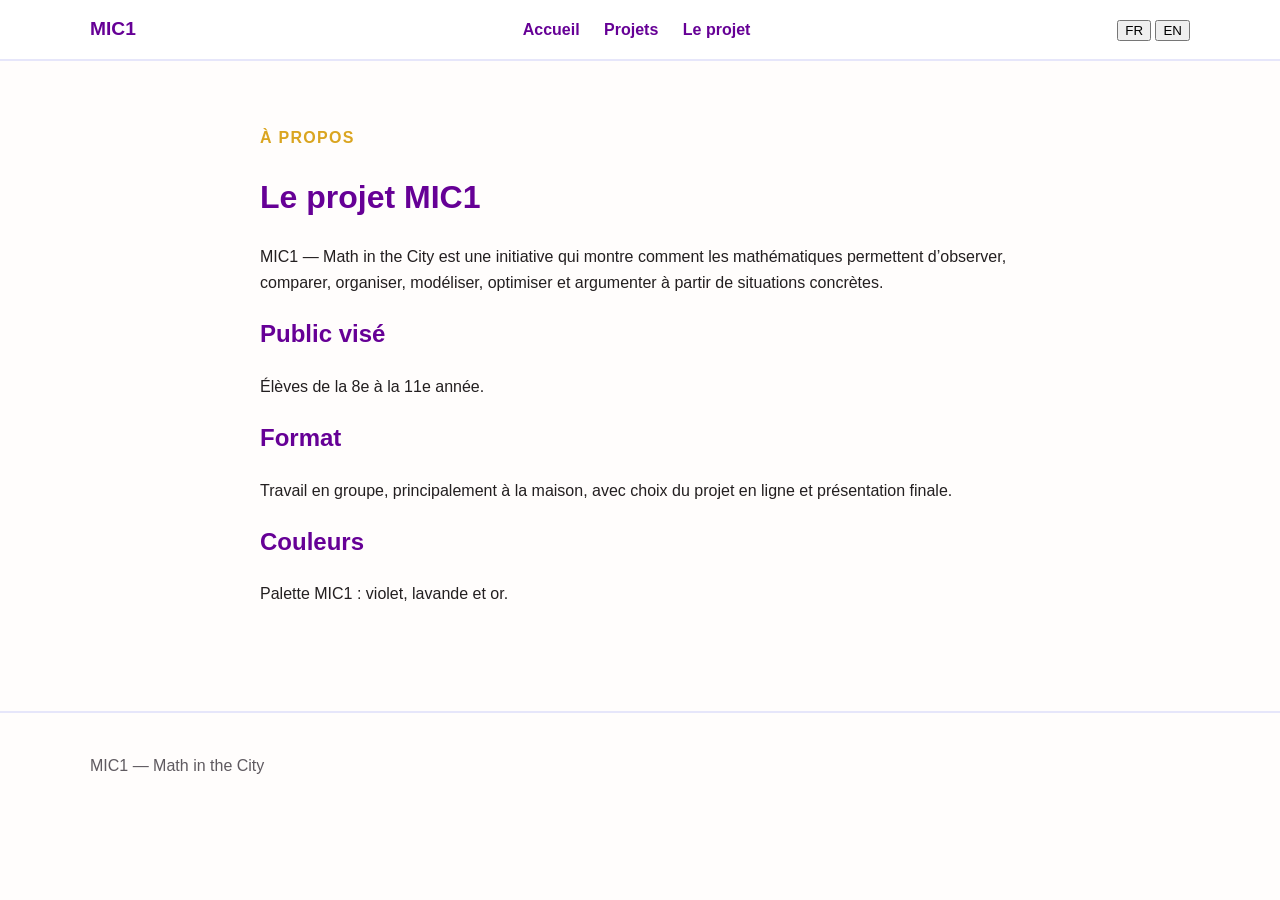
==== about.html @ d3d5dc0b "Update about.html" ====
<!DOCTYPE html>
<html lang="fr">
<head>
  <meta charset="UTF-8" />
  <meta name="viewport" content="width=device-width, initial-scale=1.0" />
  <title>MIC1 — Le projet</title>
  <link rel="stylesheet" href="styles.css" />
</head>
<body>
  <header class="site-header">
    <div class="container nav">
      <div class="brand">MIC1</div>
      <nav>
        <a href="index.html" id="nav-home">Accueil</a>
        <a href="projects.html" id="nav-projects">Projets</a>
        <a href="about.html" id="nav-about">Le projet</a>
      </nav>
      <div class="lang-switch">
        <button onclick="setLanguage('fr')">FR</button>
        <button onclick="setLanguage('en')">EN</button>
      </div>
    </div>
  </header>

  <main class="section">
    <div class="container narrow">
      <p class="eyebrow" id="eyebrow">À propos</p>
      <h1 id="page-title">Le projet MIC1</h1>
      <p id="project-description">
        MIC1 — Math in the City est une initiative qui montre comment les mathématiques permettent d’observer, comparer, organiser, modéliser, optimiser et argumenter à partir de situations concrètes.
      </p>

      <h2 id="public-title">Public visé</h2>
      <p id="public-target">Élèves de la 8e à la 11e année.</p>

      <h2 id="format-title">Format</h2>
      <p id="format-text">Travail en groupe, principalement à la maison, avec choix du projet en ligne et présentation finale.</p>

      <h2 id="colors-title">Couleurs</h2>
      <p id="colors-text">Palette MIC1 : violet, lavande et or.</p>
    </div>
  </main>

  <footer class="site-footer">
    <div class="container">
      <p>MIC1 — Math in the City</p>
    </div>
  </footer>

  <script src="app.js"></script>
</body>
</html>
---- styles.css ----
:root {
  --violet: #660096;
  --lavender: #e6e6fa;
  --gold: #daa520;
  --text: #231f20;
  --muted: #5f5a60;
  --bg: #fffdfc;
}

* { box-sizing: border-box; }
body {
  margin: 0;
  font-family: Arial, Helvetica, sans-serif;
  color: var(--text);
  background: var(--bg);
  line-height: 1.6;
}
.container {
  width: min(1100px, 92%);
  margin: 0 auto;
}
.narrow { width: min(760px, 100%); }
.site-header {
  background: white;
  border-bottom: 2px solid var(--lavender);
  position: sticky;
  top: 0;
}
.nav {
  display: flex;
  justify-content: space-between;
  align-items: center;
  padding: 14px 0;
}
.brand {
  font-weight: 700;
  color: var(--violet);
  font-size: 1.2rem;
}
nav a {
  margin-left: 20px;
  text-decoration: none;
  color: var(--violet);
  font-weight: 600;
}
.hero {
  background: linear-gradient(180deg, var(--lavender), white);
  padding: 72px 0;
}
.section { padding: 48px 0; }
.eyebrow {
  color: var(--gold);
  font-weight: 700;
  text-transform: uppercase;
  letter-spacing: .08em;
}
h1, h2 { color: var(--violet); }
.lead { font-size: 1.08rem; color: var(--muted); max-width: 760px; }
.grid-3, .project-grid {
  display: grid;
  grid-template-columns: repeat(auto-fit, minmax(240px, 1fr));
  gap: 20px;
}
.card {
  background: white;
  border: 1px solid #eee;
  border-left: 6px solid var(--violet);
  border-radius: 12px;
  padding: 20px;
  box-shadow: 0 8px 20px rgba(0,0,0,0.04);
}
.btn {
  display: inline-block;
  padding: 10px 16px;
  border-radius: 999px;
  text-decoration: none;
  font-weight: 700;
  border: none;
}
.btn-primary { background: var(--violet); color: white; }
.btn-secondary { background: white; color: var(--violet); border: 2px solid var(--violet); }
.btn-disabled { background: #ddd; color: #666; }
.cta-row { display: flex; gap: 12px; flex-wrap: wrap; margin-top: 20px; }
.filters { display: flex; gap: 10px; flex-wrap: wrap; margin: 22px 0; }
.chip {
  border: 1px solid var(--gold);
  background: white;
  color: var(--violet);
  padding: 8px 12px;
  border-radius: 999px;
}
.chip.active { background: var(--gold); color: white; }
.tag {
  display: inline-block;
  background: var(--lavender);
  color: var(--violet);
  padding: 4px 10px;
  border-radius: 999px;
  font-size: .85rem;
  font-weight: 700;
}
.project-card.closed { opacity: 0.78; }
.site-footer {
  margin-top: 40px;
  padding: 24px 0;
  border-top: 2px solid var(--lavender);
  color: var(--muted);
}
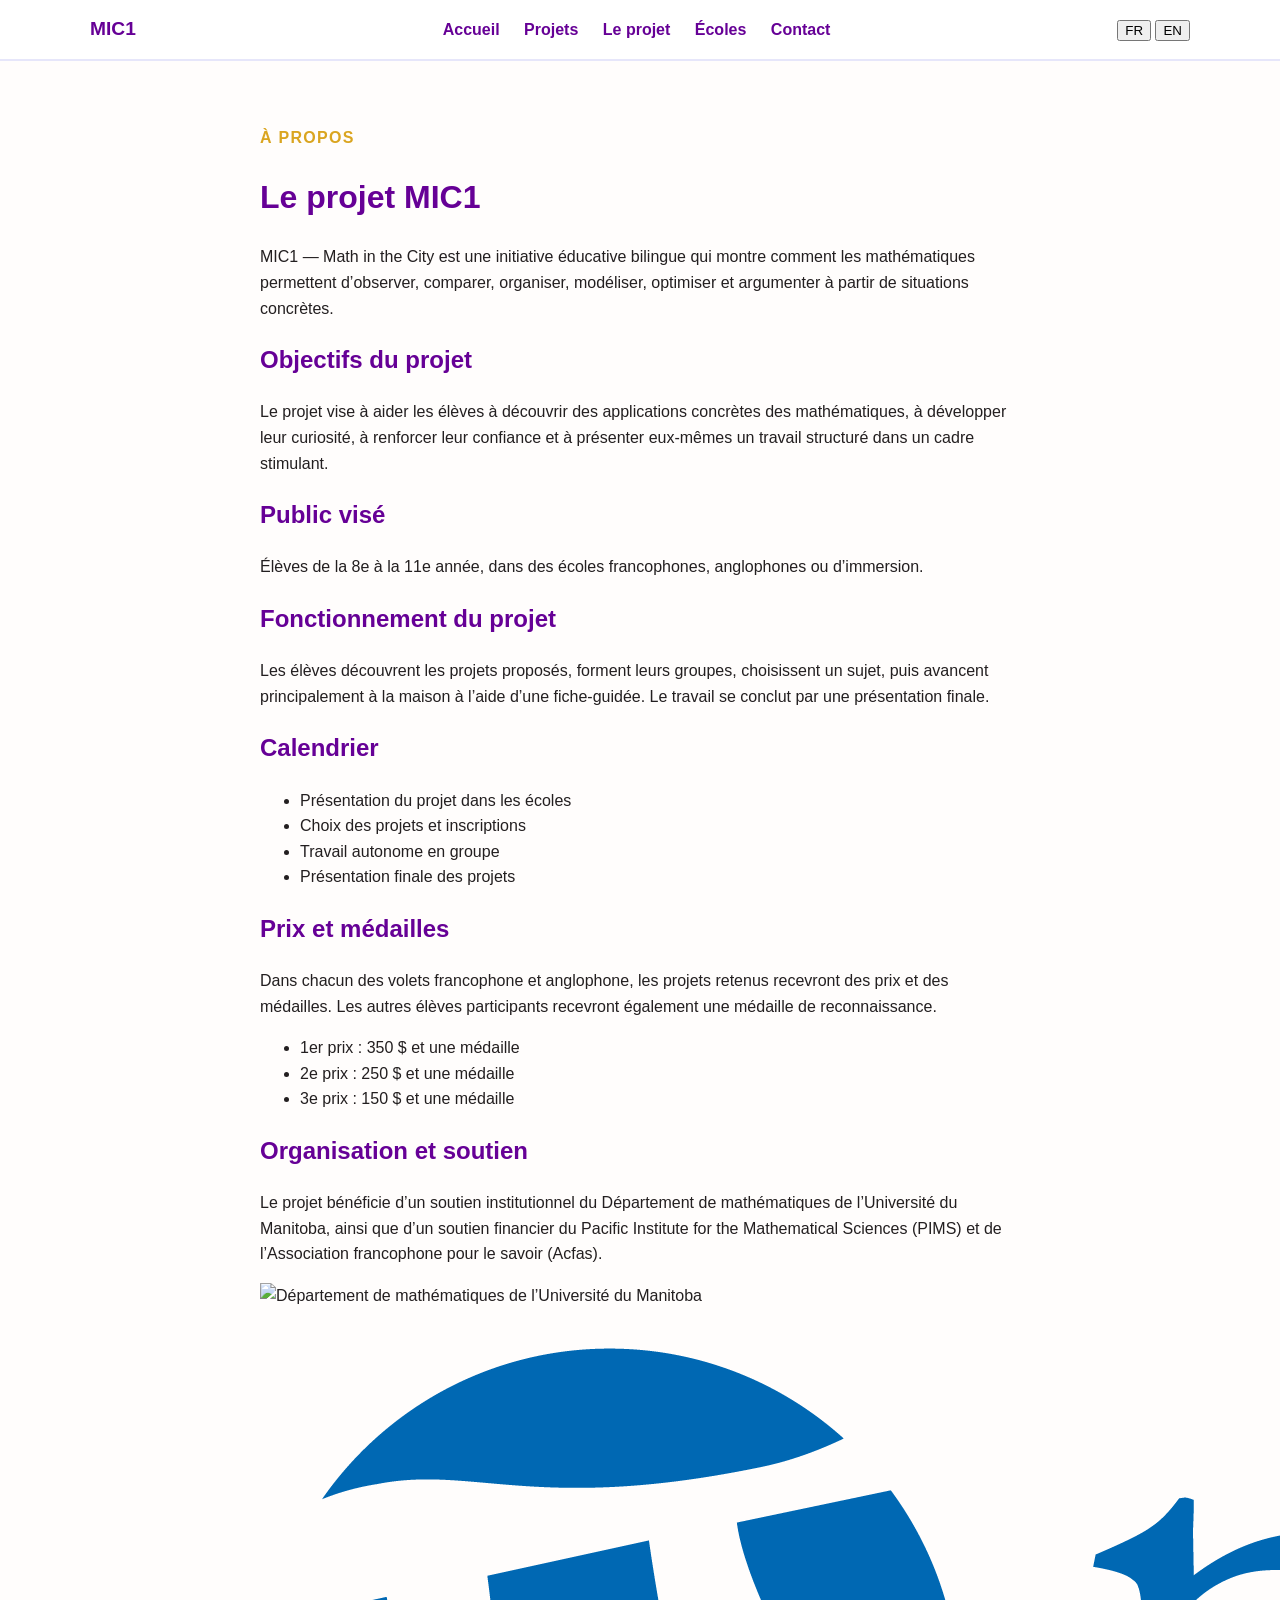
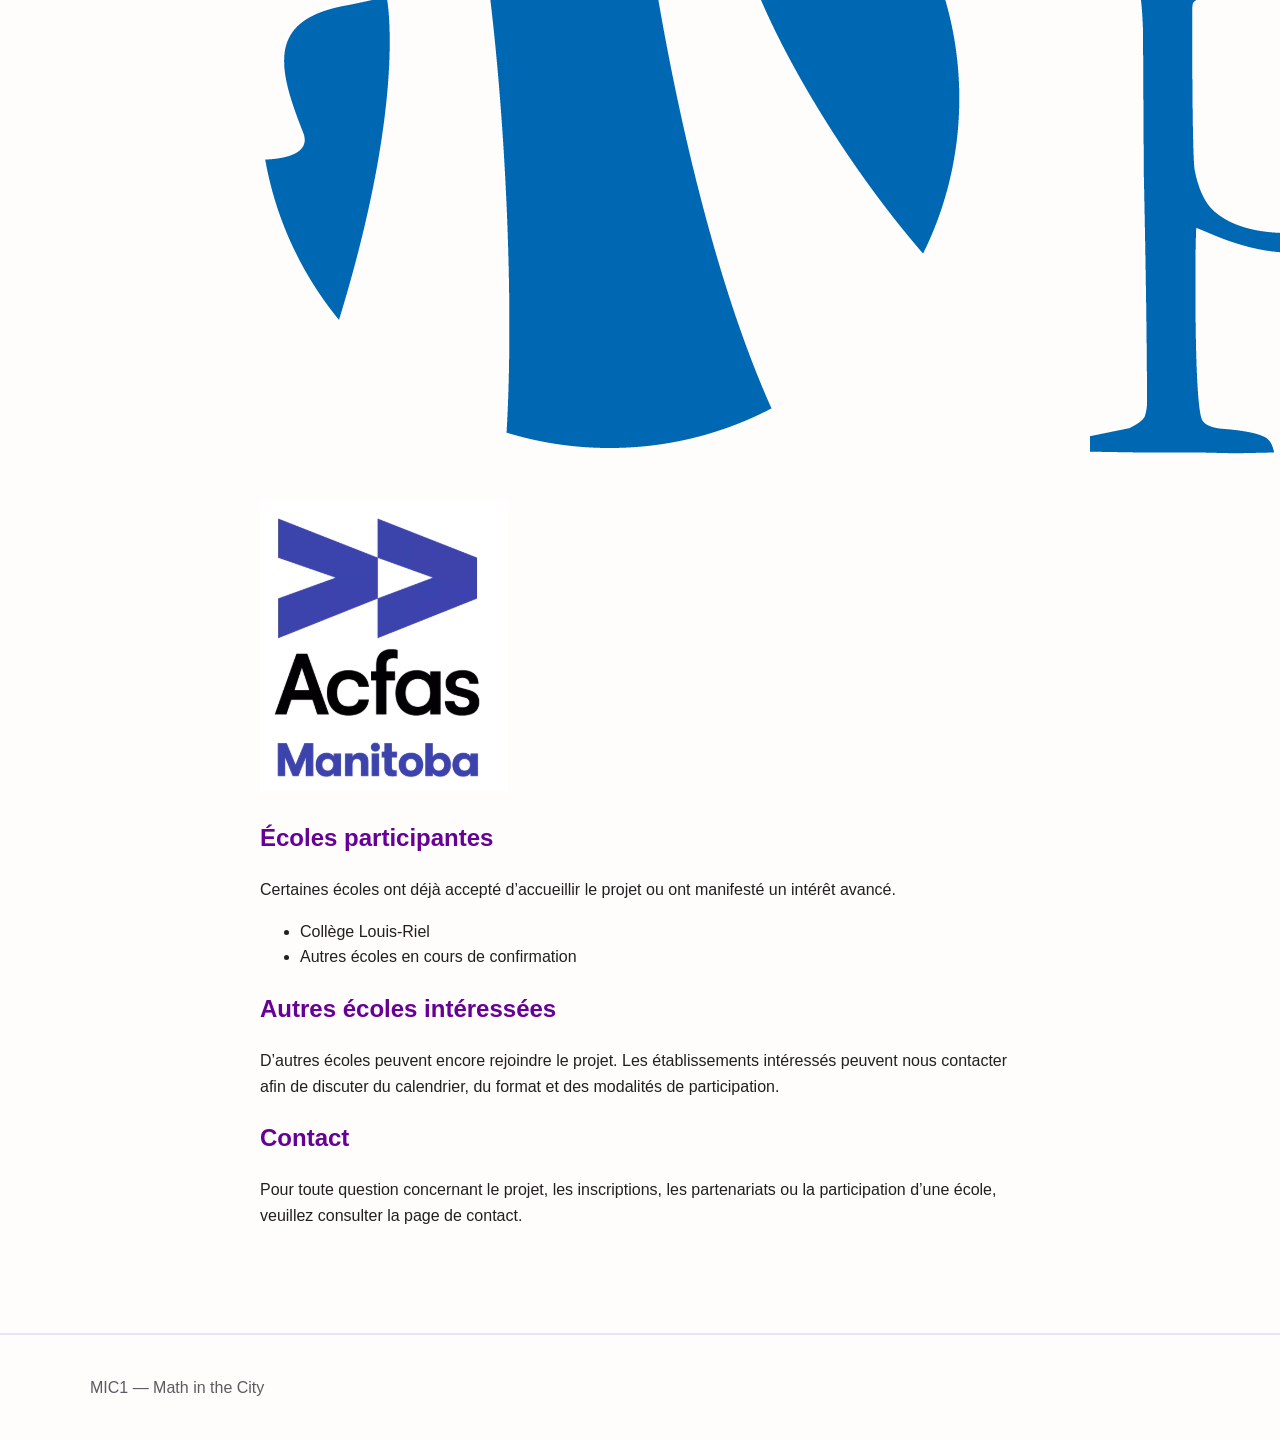
==== commit fb90d1be: "Update about.html" ====
--- a/about.html
+++ b/about.html
@@ -14,6 +14,8 @@
         <a href="index.html" id="nav-home">Accueil</a>
         <a href="projects.html" id="nav-projects">Projets</a>
         <a href="about.html" id="nav-about">Le projet</a>
+        <a href="schools.html" id="nav-schools">Écoles</a>
+        <a href="contact.html" id="nav-contact">Contact</a>
       </nav>
       <div class="lang-switch">
         <button onclick="setLanguage('fr')">FR</button>
@@ -26,18 +28,97 @@
     <div class="container narrow">
       <p class="eyebrow" id="eyebrow">À propos</p>
       <h1 id="page-title">Le projet MIC1</h1>
+
       <p id="project-description">
-        MIC1 — Math in the City est une initiative qui montre comment les mathématiques permettent d’observer, comparer, organiser, modéliser, optimiser et argumenter à partir de situations concrètes.
+        MIC1 — Math in the City est une initiative éducative bilingue qui montre comment les mathématiques permettent d’observer, comparer, organiser, modéliser, optimiser et argumenter à partir de situations concrètes.
       </p>
 
-      <h2 id="public-title">Public visé</h2>
-      <p id="public-target">Élèves de la 8e à la 11e année.</p>
+      <section class="content-block">
+        <h2 id="objectives-title">Objectifs du projet</h2>
+        <p id="objectives-text">
+          Le projet vise à aider les élèves à découvrir des applications concrètes des mathématiques, à développer leur curiosité, à renforcer leur confiance et à présenter eux-mêmes un travail structuré dans un cadre stimulant.
+        </p>
+      </section>
 
-      <h2 id="format-title">Format</h2>
-      <p id="format-text">Travail en groupe, principalement à la maison, avec choix du projet en ligne et présentation finale.</p>
+      <section class="content-block">
+        <h2 id="public-title">Public visé</h2>
+        <p id="public-target">
+          Élèves de la 8e à la 11e année, dans des écoles francophones, anglophones ou d’immersion.
+        </p>
+      </section>
 
-      <h2 id="colors-title">Couleurs</h2>
-      <p id="colors-text">Palette MIC1 : violet, lavande et or.</p>
+      <section class="content-block">
+        <h2 id="format-title">Fonctionnement du projet</h2>
+        <p id="format-text">
+          Les élèves découvrent les projets proposés, forment leurs groupes, choisissent un sujet, puis avancent principalement à la maison à l’aide d’une fiche-guidée. Le travail se conclut par une présentation finale.
+        </p>
+      </section>
+
+      <section class="content-block">
+        <h2 id="calendar-title">Calendrier</h2>
+        <ul id="calendar-list">
+          <li>Présentation du projet dans les écoles</li>
+          <li>Choix des projets et inscriptions</li>
+          <li>Travail autonome en groupe</li>
+          <li>Présentation finale des projets</li>
+        </ul>
+      </section>
+
+      <section class="content-block">
+        <h2 id="awards-title">Prix et médailles</h2>
+        <p id="awards-text">
+          Dans chacun des volets francophone et anglophone, les projets retenus recevront des prix et des médailles. Les autres élèves participants recevront également une médaille de reconnaissance.
+        </p>
+        <ul id="awards-list">
+          <li>1er prix : 350 $ et une médaille</li>
+          <li>2e prix : 250 $ et une médaille</li>
+          <li>3e prix : 150 $ et une médaille</li>
+        </ul>
+      </section>
+
+      <section class="content-block">
+        <h2 id="support-title">Organisation et soutien</h2>
+        <p id="support-text">
+          Le projet bénéficie d’un soutien institutionnel du Département de mathématiques de l’Université du Manitoba, ainsi que d’un soutien financier du Pacific Institute for the Mathematical Sciences (PIMS) et de l’Association francophone pour le savoir (Acfas).
+        </p>
+
+        <div class="logo-grid">
+          <div class="logo-card">
+            <img src="images/logo-umath.png" alt="Département de mathématiques de l’Université du Manitoba" />
+          </div>
+          <div class="logo-card">
+            <img src="images/logo-pims.png" alt="PIMS" />
+          </div>
+          <div class="logo-card">
+            <img src="images/logo-acfas.png" alt="Acfas" />
+          </div>
+        </div>
+      </section>
+
+      <section class="content-block">
+        <h2 id="schools-title">Écoles participantes</h2>
+        <p id="schools-text">
+          Certaines écoles ont déjà accepté d’accueillir le projet ou ont manifesté un intérêt avancé.
+        </p>
+        <ul id="schools-list">
+          <li>Collège Louis-Riel</li>
+          <li>Autres écoles en cours de confirmation</li>
+        </ul>
+      </section>
+
+      <section class="content-block">
+        <h2 id="join-title">Autres écoles intéressées</h2>
+        <p id="join-text">
+          D’autres écoles peuvent encore rejoindre le projet. Les établissements intéressés peuvent nous contacter afin de discuter du calendrier, du format et des modalités de participation.
+        </p>
+      </section>
+
+      <section class="content-block">
+        <h2 id="contact-title">Contact</h2>
+        <p id="contact-text">
+          Pour toute question concernant le projet, les inscriptions, les partenariats ou la participation d’une école, veuillez consulter la page de contact.
+        </p>
+      </section>
     </div>
   </main>
 
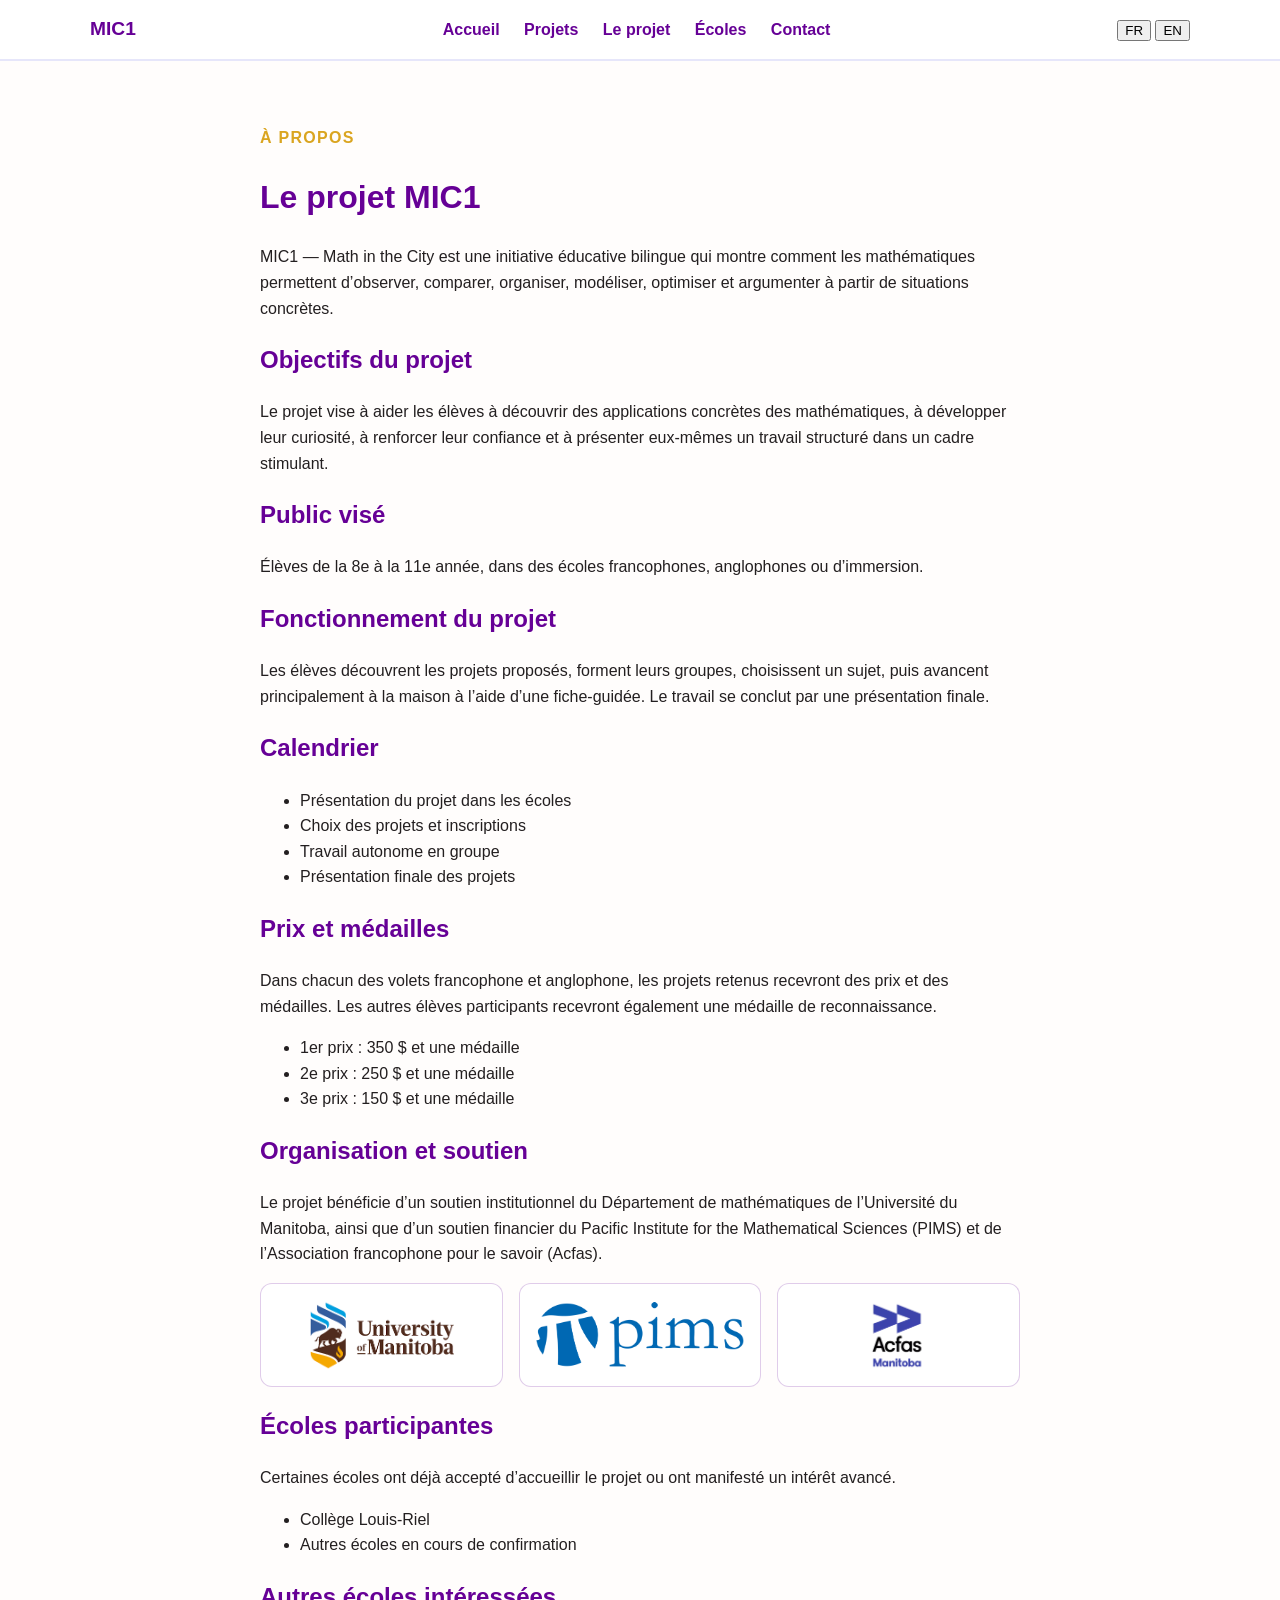
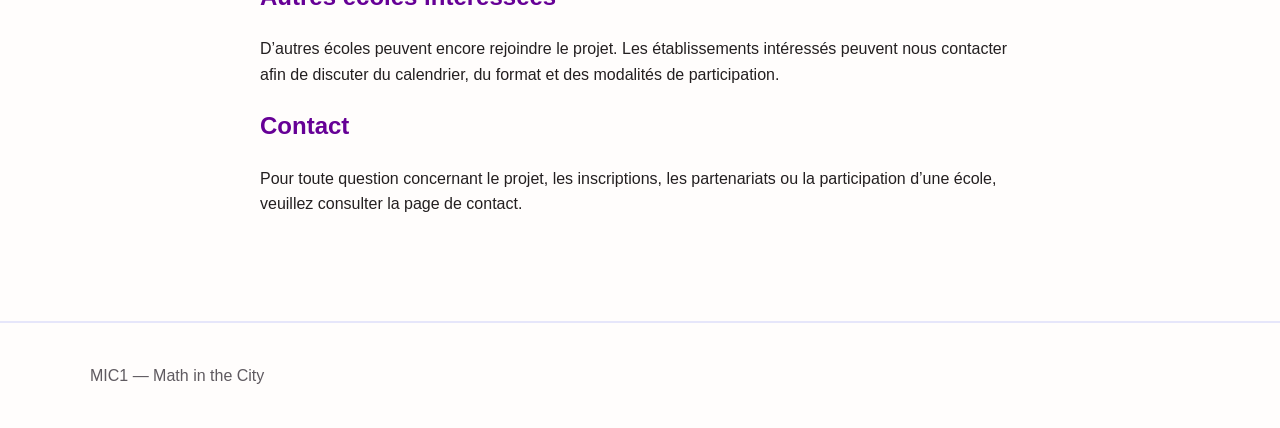
==== commit 47b53970: "Update about.html" ====
--- a/about.html
+++ b/about.html
@@ -6,7 +6,7 @@
   <title>MIC1 — Le projet</title>
   <link rel="stylesheet" href="styles.css" />
 </head>
-<body>
+<body data-page="about">
   <header class="site-header">
     <div class="container nav">
       <div class="brand">MIC1</div>
--- a/styles.css
+++ b/styles.css
@@ -106,3 +106,70 @@
   border-top: 2px solid var(--lavender);
   color: var(--muted);
 }
+
+.alt-section {
+  background: rgba(230, 230, 250, 0.35);
+}
+
+.steps-grid {
+  display: grid;
+  grid-template-columns: repeat(auto-fit, minmax(220px, 1fr));
+  gap: 1rem;
+  margin-top: 1.2rem;
+}
+
+.step-card {
+  background: #fff;
+  border: 1px solid rgba(102, 0, 150, 0.15);
+  border-radius: 14px;
+  padding: 1.2rem;
+}
+
+.step-number {
+  display: inline-block;
+  width: 2rem;
+  height: 2rem;
+  border-radius: 50%;
+  background: rgb(102, 0, 150);
+  color: white;
+  text-align: center;
+  line-height: 2rem;
+  font-weight: bold;
+  margin-bottom: 0.8rem;
+}
+
+.logo-grid {
+  display: grid;
+  grid-template-columns: repeat(auto-fit, minmax(140px, 1fr));
+  gap: 1rem;
+  margin-top: 1rem;
+}
+
+.logo-card {
+  background: #fff;
+  border: 1px solid rgba(102, 0, 150, 0.2);
+  border-radius: 12px;
+  padding: 1rem;
+  display: flex;
+  align-items: center;
+  justify-content: center;
+  min-height: 100px;
+}
+
+.logo-card img {
+  max-width: 100%;
+  max-height: 70px;
+  object-fit: contain;
+}
+
+.awards-list,
+.schools-list {
+  margin-top: 1rem;
+  padding-left: 1.2rem;
+}
+
+.center-button,
+.center-text {
+  text-align: center;
+  margin-top: 1.2rem;
+}
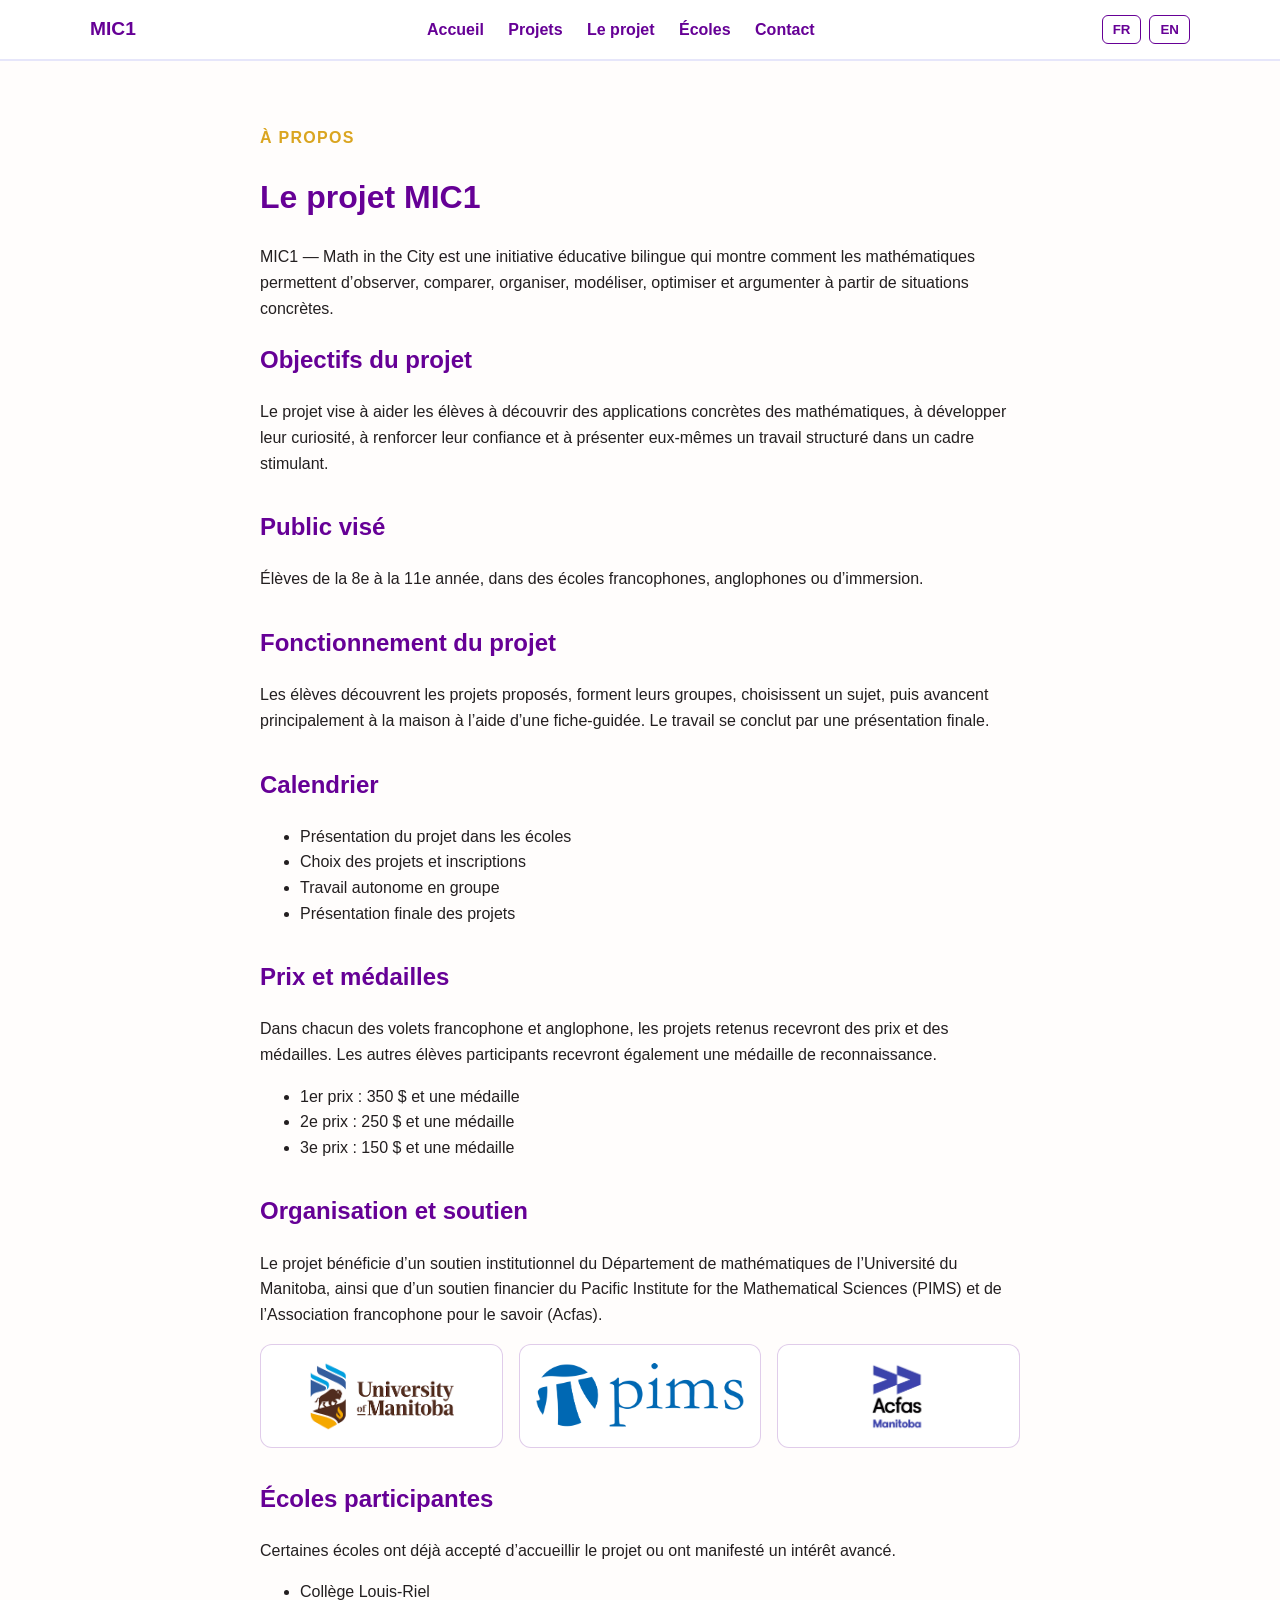
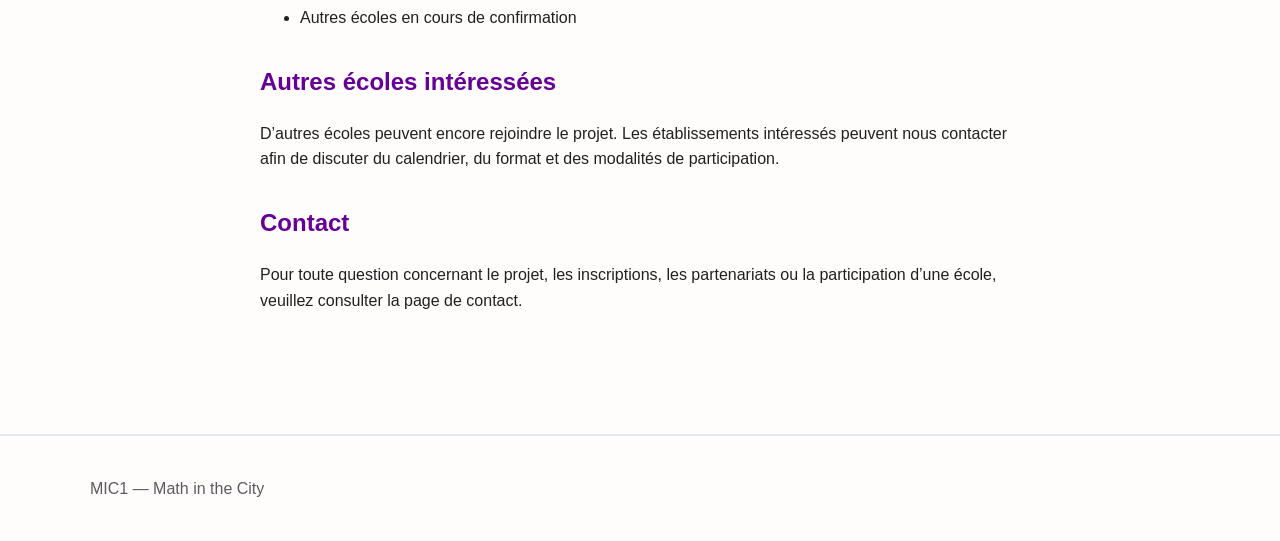
==== commit 1f81bc55: "Update about.html" ====
--- a/about.html
+++ b/about.html
@@ -129,5 +129,5 @@
   </footer>
 
   <script src="app.js"></script>
-</body>
+<body data-page="about">
 </html>
--- a/styles.css
+++ b/styles.css
@@ -173,3 +173,93 @@
   text-align: center;
   margin-top: 1.2rem;
 }
+
+.lang-switch {
+  display: flex;
+  gap: 8px;
+  margin-left: 16px;
+}
+
+.lang-switch button {
+  background: white;
+  border: 1px solid var(--violet);
+  color: var(--violet);
+  padding: 6px 10px;
+  border-radius: 6px;
+  cursor: pointer;
+  font-weight: 700;
+}
+
+.lang-switch button:hover {
+  background: var(--lavender);
+}
+
+.content-block {
+  margin-bottom: 2rem;
+}
+
+.cta-section {
+  padding-bottom: 72px;
+}
+
+.contact-card {
+  background: #fff;
+  border: 1px solid rgba(102, 0, 150, 0.2);
+  border-radius: 12px;
+  padding: 1rem 1.2rem;
+  margin-top: 1rem;
+}
+
+.contact-card a {
+  color: rgb(102, 0, 150);
+  text-decoration: none;
+}
+
+.contact-card a:hover {
+  text-decoration: underline;
+}
+
+.lang-switch {
+  display: flex;
+  gap: 8px;
+  margin-left: 16px;
+}
+
+.lang-switch button {
+  background: white;
+  border: 1px solid var(--violet);
+  color: var(--violet);
+  padding: 6px 10px;
+  border-radius: 6px;
+  cursor: pointer;
+  font-weight: 700;
+}
+
+.lang-switch button:hover {
+  background: var(--lavender);
+}
+
+.content-block {
+  margin-bottom: 2rem;
+}
+
+.cta-section {
+  padding-bottom: 72px;
+}
+
+.contact-card {
+  background: #fff;
+  border: 1px solid rgba(102, 0, 150, 0.2);
+  border-radius: 12px;
+  padding: 1rem 1.2rem;
+  margin-top: 1rem;
+}
+
+.contact-card a {
+  color: rgb(102, 0, 150);
+  text-decoration: none;
+}
+
+.contact-card a:hover {
+  text-decoration: underline;
+}
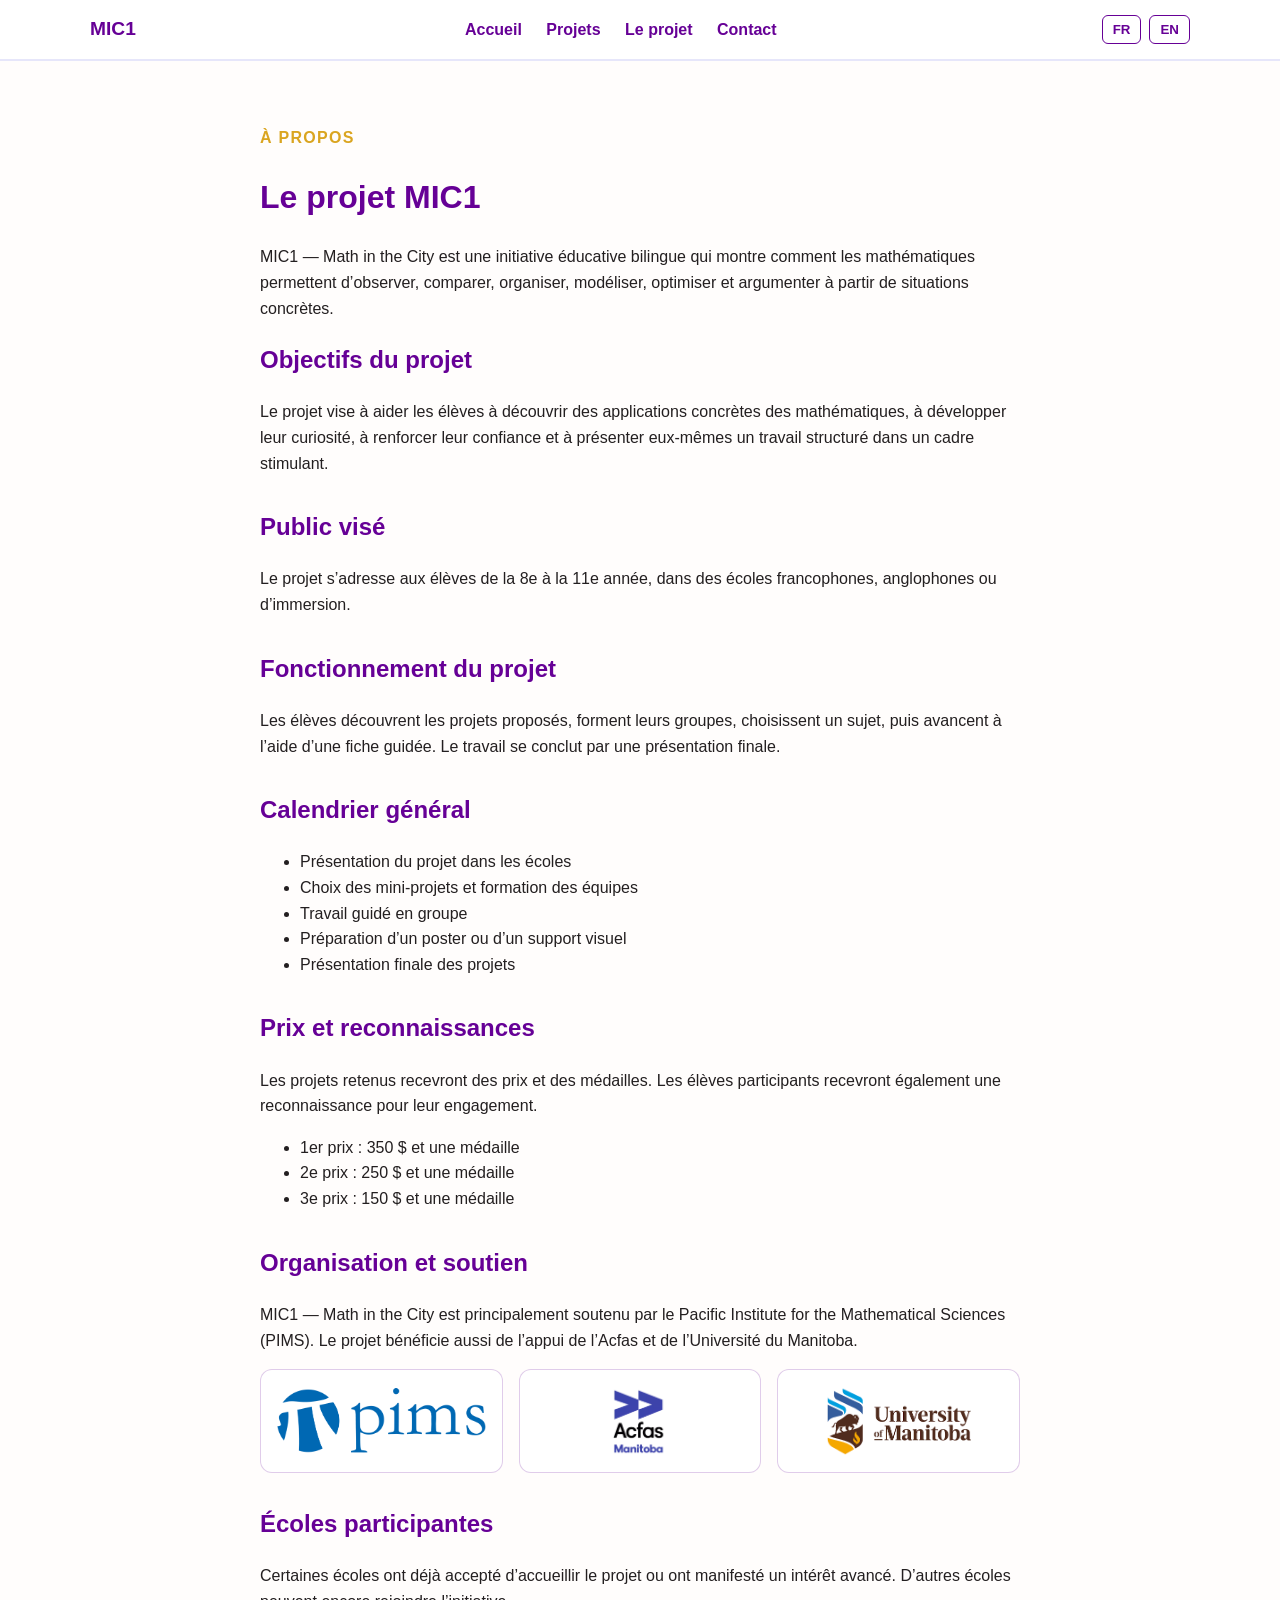
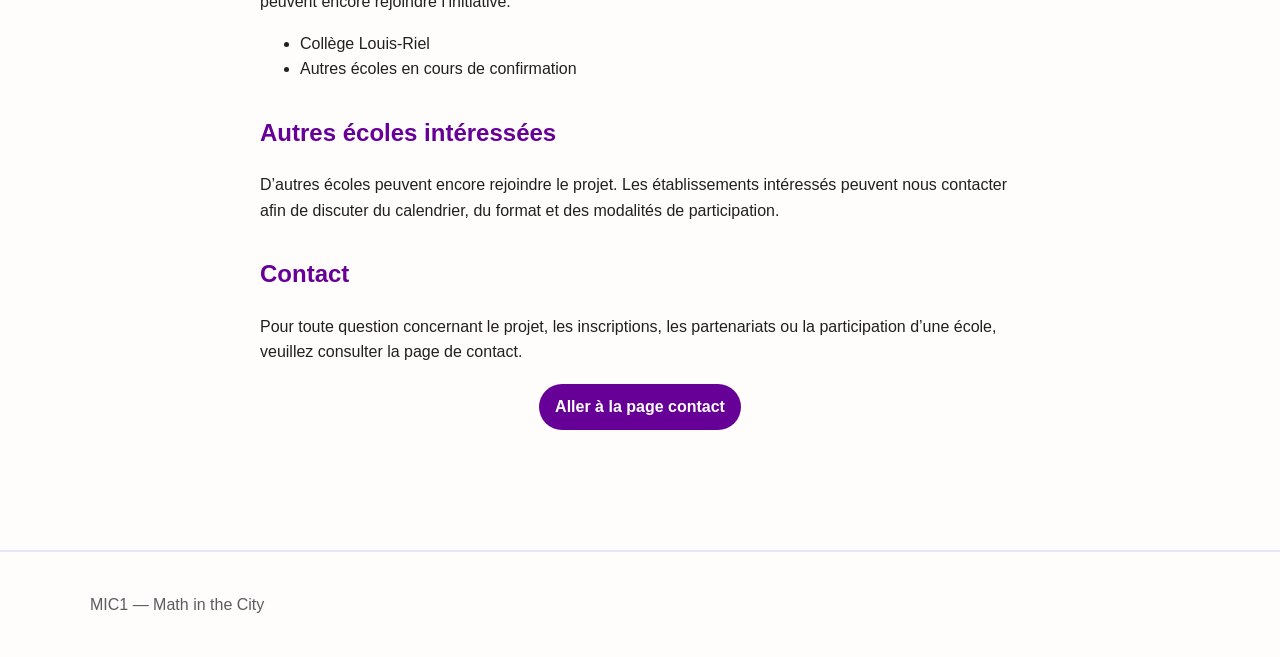
==== commit 5a07c6f8: "Update about.html" ====
--- a/about.html
+++ b/about.html
@@ -6,117 +6,262 @@
   <title>MIC1 — Le projet</title>
   <link rel="stylesheet" href="styles.css" />
 </head>
+
 <body data-page="about">
   <header class="site-header">
     <div class="container nav">
       <div class="brand">MIC1</div>
+
       <nav>
-        <a href="index.html" id="nav-home">Accueil</a>
-        <a href="projects.html" id="nav-projects">Projets</a>
-        <a href="about.html" id="nav-about">Le projet</a>
-        <a href="schools.html" id="nav-schools">Écoles</a>
-        <a href="contact.html" id="nav-contact">Contact</a>
+        <a href="index.html"
+           data-fr="Accueil"
+           data-en="Home">Accueil</a>
+
+        <a href="projects.html"
+           data-fr="Projets"
+           data-en="Projects">Projets</a>
+
+        <a href="about.html"
+           data-fr="Le projet"
+           data-en="About">Le projet</a>
+
+        <a href="contact.html"
+           data-fr="Contact"
+           data-en="Contact">Contact</a>
       </nav>
+
       <div class="lang-switch">
-        <button onclick="setLanguage('fr')">FR</button>
-        <button onclick="setLanguage('en')">EN</button>
+        <button type="button" data-lang="fr">FR</button>
+        <button type="button" data-lang="en">EN</button>
       </div>
     </div>
   </header>
 
   <main class="section">
     <div class="container narrow">
-      <p class="eyebrow" id="eyebrow">À propos</p>
-      <h1 id="page-title">Le projet MIC1</h1>
-
-      <p id="project-description">
+      <p class="eyebrow"
+         data-fr="À propos"
+         data-en="About">
+        À propos
+      </p>
+
+      <h1
+        data-fr="Le projet MIC1"
+        data-en="The MIC1 project">
+        Le projet MIC1
+      </h1>
+
+      <p
+        data-fr="MIC1 — Math in the City est une initiative éducative bilingue qui montre comment les mathématiques permettent d’observer, comparer, organiser, modéliser, optimiser et argumenter à partir de situations concrètes."
+        data-en="MIC1 — Math in the City is a bilingual educational initiative that shows how mathematics can be used to observe, compare, organize, model, optimize, and build arguments from real-life situations.">
         MIC1 — Math in the City est une initiative éducative bilingue qui montre comment les mathématiques permettent d’observer, comparer, organiser, modéliser, optimiser et argumenter à partir de situations concrètes.
       </p>
 
       <section class="content-block">
-        <h2 id="objectives-title">Objectifs du projet</h2>
-        <p id="objectives-text">
+        <h2
+          data-fr="Objectifs du projet"
+          data-en="Project objectives">
+          Objectifs du projet
+        </h2>
+
+        <p
+          data-fr="Le projet vise à aider les élèves à découvrir des applications concrètes des mathématiques, à développer leur curiosité, à renforcer leur confiance et à présenter eux-mêmes un travail structuré dans un cadre stimulant."
+          data-en="The project aims to help students discover concrete applications of mathematics, develop their curiosity, strengthen their confidence, and present structured work in a stimulating setting.">
           Le projet vise à aider les élèves à découvrir des applications concrètes des mathématiques, à développer leur curiosité, à renforcer leur confiance et à présenter eux-mêmes un travail structuré dans un cadre stimulant.
         </p>
       </section>
 
       <section class="content-block">
-        <h2 id="public-title">Public visé</h2>
-        <p id="public-target">
-          Élèves de la 8e à la 11e année, dans des écoles francophones, anglophones ou d’immersion.
-        </p>
-      </section>
-
-      <section class="content-block">
-        <h2 id="format-title">Fonctionnement du projet</h2>
-        <p id="format-text">
-          Les élèves découvrent les projets proposés, forment leurs groupes, choisissent un sujet, puis avancent principalement à la maison à l’aide d’une fiche-guidée. Le travail se conclut par une présentation finale.
-        </p>
-      </section>
-
-      <section class="content-block">
-        <h2 id="calendar-title">Calendrier</h2>
-        <ul id="calendar-list">
-          <li>Présentation du projet dans les écoles</li>
-          <li>Choix des projets et inscriptions</li>
-          <li>Travail autonome en groupe</li>
-          <li>Présentation finale des projets</li>
+        <h2
+          data-fr="Public visé"
+          data-en="Target audience">
+          Public visé
+        </h2>
+
+        <p
+          data-fr="Le projet s’adresse aux élèves de la 8e à la 11e année, dans des écoles francophones, anglophones ou d’immersion."
+          data-en="The project is intended for students in Grades 8 to 11, in Francophone, Anglophone, or immersion schools.">
+          Le projet s’adresse aux élèves de la 8e à la 11e année, dans des écoles francophones, anglophones ou d’immersion.
+        </p>
+      </section>
+
+      <section class="content-block">
+        <h2
+          data-fr="Fonctionnement du projet"
+          data-en="How the project works">
+          Fonctionnement du projet
+        </h2>
+
+        <p
+          data-fr="Les élèves découvrent les projets proposés, forment leurs groupes, choisissent un sujet, puis avancent à l’aide d’une fiche guidée. Le travail se conclut par une présentation finale."
+          data-en="Students explore the proposed projects, form teams, choose a topic, and work with a guided project sheet. The process ends with a final presentation.">
+          Les élèves découvrent les projets proposés, forment leurs groupes, choisissent un sujet, puis avancent à l’aide d’une fiche guidée. Le travail se conclut par une présentation finale.
+        </p>
+      </section>
+
+      <section class="content-block">
+        <h2
+          data-fr="Calendrier général"
+          data-en="General timeline">
+          Calendrier général
+        </h2>
+
+        <ul>
+          <li
+            data-fr="Présentation du projet dans les écoles"
+            data-en="Project presentation in schools">
+            Présentation du projet dans les écoles
+          </li>
+
+          <li
+            data-fr="Choix des mini-projets et formation des équipes"
+            data-en="Selection of mini-projects and team formation">
+            Choix des mini-projets et formation des équipes
+          </li>
+
+          <li
+            data-fr="Travail guidé en groupe"
+            data-en="Guided team work">
+            Travail guidé en groupe
+          </li>
+
+          <li
+            data-fr="Préparation d’un poster ou d’un support visuel"
+            data-en="Preparation of a poster or visual presentation">
+            Préparation d’un poster ou d’un support visuel
+          </li>
+
+          <li
+            data-fr="Présentation finale des projets"
+            data-en="Final presentation of the projects">
+            Présentation finale des projets
+          </li>
         </ul>
       </section>
 
       <section class="content-block">
-        <h2 id="awards-title">Prix et médailles</h2>
-        <p id="awards-text">
-          Dans chacun des volets francophone et anglophone, les projets retenus recevront des prix et des médailles. Les autres élèves participants recevront également une médaille de reconnaissance.
-        </p>
-        <ul id="awards-list">
-          <li>1er prix : 350 $ et une médaille</li>
-          <li>2e prix : 250 $ et une médaille</li>
-          <li>3e prix : 150 $ et une médaille</li>
+        <h2
+          data-fr="Prix et reconnaissances"
+          data-en="Prizes and recognition">
+          Prix et reconnaissances
+        </h2>
+
+        <p
+          data-fr="Les projets retenus recevront des prix et des médailles. Les élèves participants recevront également une reconnaissance pour leur engagement."
+          data-en="Selected projects will receive prizes and medals. Participating students will also receive recognition for their engagement.">
+          Les projets retenus recevront des prix et des médailles. Les élèves participants recevront également une reconnaissance pour leur engagement.
+        </p>
+
+        <ul>
+          <li
+            data-fr="1er prix : 350 $ et une médaille"
+            data-en="1st prize: $350 and a medal">
+            1er prix : 350 $ et une médaille
+          </li>
+
+          <li
+            data-fr="2e prix : 250 $ et une médaille"
+            data-en="2nd prize: $250 and a medal">
+            2e prix : 250 $ et une médaille
+          </li>
+
+          <li
+            data-fr="3e prix : 150 $ et une médaille"
+            data-en="3rd prize: $150 and a medal">
+            3e prix : 150 $ et une médaille
+          </li>
         </ul>
       </section>
 
       <section class="content-block">
-        <h2 id="support-title">Organisation et soutien</h2>
-        <p id="support-text">
-          Le projet bénéficie d’un soutien institutionnel du Département de mathématiques de l’Université du Manitoba, ainsi que d’un soutien financier du Pacific Institute for the Mathematical Sciences (PIMS) et de l’Association francophone pour le savoir (Acfas).
+        <h2
+          data-fr="Organisation et soutien"
+          data-en="Organization and support">
+          Organisation et soutien
+        </h2>
+
+        <p
+          data-fr="MIC1 — Math in the City est principalement soutenu par le Pacific Institute for the Mathematical Sciences (PIMS). Le projet bénéficie aussi de l’appui de l’Acfas et de l’Université du Manitoba."
+          data-en="MIC1 — Math in the City is primarily supported by the Pacific Institute for the Mathematical Sciences (PIMS). The project also receives support from Acfas and the University of Manitoba.">
+          MIC1 — Math in the City est principalement soutenu par le Pacific Institute for the Mathematical Sciences (PIMS). Le projet bénéficie aussi de l’appui de l’Acfas et de l’Université du Manitoba.
         </p>
 
         <div class="logo-grid">
           <div class="logo-card">
-            <img src="images/logo-umath.png" alt="Département de mathématiques de l’Université du Manitoba" />
+            <img src="images/logo-pims.png" alt="Pacific Institute for the Mathematical Sciences" />
           </div>
-          <div class="logo-card">
-            <img src="images/logo-pims.png" alt="PIMS" />
-          </div>
+
           <div class="logo-card">
             <img src="images/logo-acfas.png" alt="Acfas" />
           </div>
+
+          <div class="logo-card">
+            <img src="images/logo-umath.png" alt="University of Manitoba Department of Mathematics" />
+          </div>
         </div>
       </section>
 
       <section class="content-block">
-        <h2 id="schools-title">Écoles participantes</h2>
-        <p id="schools-text">
-          Certaines écoles ont déjà accepté d’accueillir le projet ou ont manifesté un intérêt avancé.
-        </p>
-        <ul id="schools-list">
-          <li>Collège Louis-Riel</li>
-          <li>Autres écoles en cours de confirmation</li>
+        <h2
+          data-fr="Écoles participantes"
+          data-en="Participating schools">
+          Écoles participantes
+        </h2>
+
+        <p
+          data-fr="Certaines écoles ont déjà accepté d’accueillir le projet ou ont manifesté un intérêt avancé. D’autres écoles peuvent encore rejoindre l’initiative."
+          data-en="Some schools have already agreed to host the project or have expressed strong interest. Other schools can still join the initiative.">
+          Certaines écoles ont déjà accepté d’accueillir le projet ou ont manifesté un intérêt avancé. D’autres écoles peuvent encore rejoindre l’initiative.
+        </p>
+
+        <ul>
+          <li
+            data-fr="Collège Louis-Riel"
+            data-en="Collège Louis-Riel">
+            Collège Louis-Riel
+          </li>
+
+          <li
+            data-fr="Autres écoles en cours de confirmation"
+            data-en="Other schools to be confirmed">
+            Autres écoles en cours de confirmation
+          </li>
         </ul>
       </section>
 
       <section class="content-block">
-        <h2 id="join-title">Autres écoles intéressées</h2>
-        <p id="join-text">
+        <h2
+          data-fr="Autres écoles intéressées"
+          data-en="Other interested schools">
+          Autres écoles intéressées
+        </h2>
+
+        <p
+          data-fr="D’autres écoles peuvent encore rejoindre le projet. Les établissements intéressés peuvent nous contacter afin de discuter du calendrier, du format et des modalités de participation."
+          data-en="Other schools can still join the project. Interested schools may contact us to discuss the timeline, format, and participation details.">
           D’autres écoles peuvent encore rejoindre le projet. Les établissements intéressés peuvent nous contacter afin de discuter du calendrier, du format et des modalités de participation.
         </p>
       </section>
 
       <section class="content-block">
-        <h2 id="contact-title">Contact</h2>
-        <p id="contact-text">
+        <h2
+          data-fr="Contact"
+          data-en="Contact">
+          Contact
+        </h2>
+
+        <p
+          data-fr="Pour toute question concernant le projet, les inscriptions, les partenariats ou la participation d’une école, veuillez consulter la page de contact."
+          data-en="For any question about the project, registration, partnerships, or school participation, please visit the contact page.">
           Pour toute question concernant le projet, les inscriptions, les partenariats ou la participation d’une école, veuillez consulter la page de contact.
+        </p>
+
+        <p class="center-button">
+          <a class="btn btn-primary" href="contact.html"
+             data-fr="Aller à la page contact"
+             data-en="Go to contact page">
+            Aller à la page contact
+          </a>
         </p>
       </section>
     </div>
@@ -129,5 +274,5 @@
   </footer>
 
   <script src="app.js"></script>
-<body data-page="about">
+</body>
 </html>
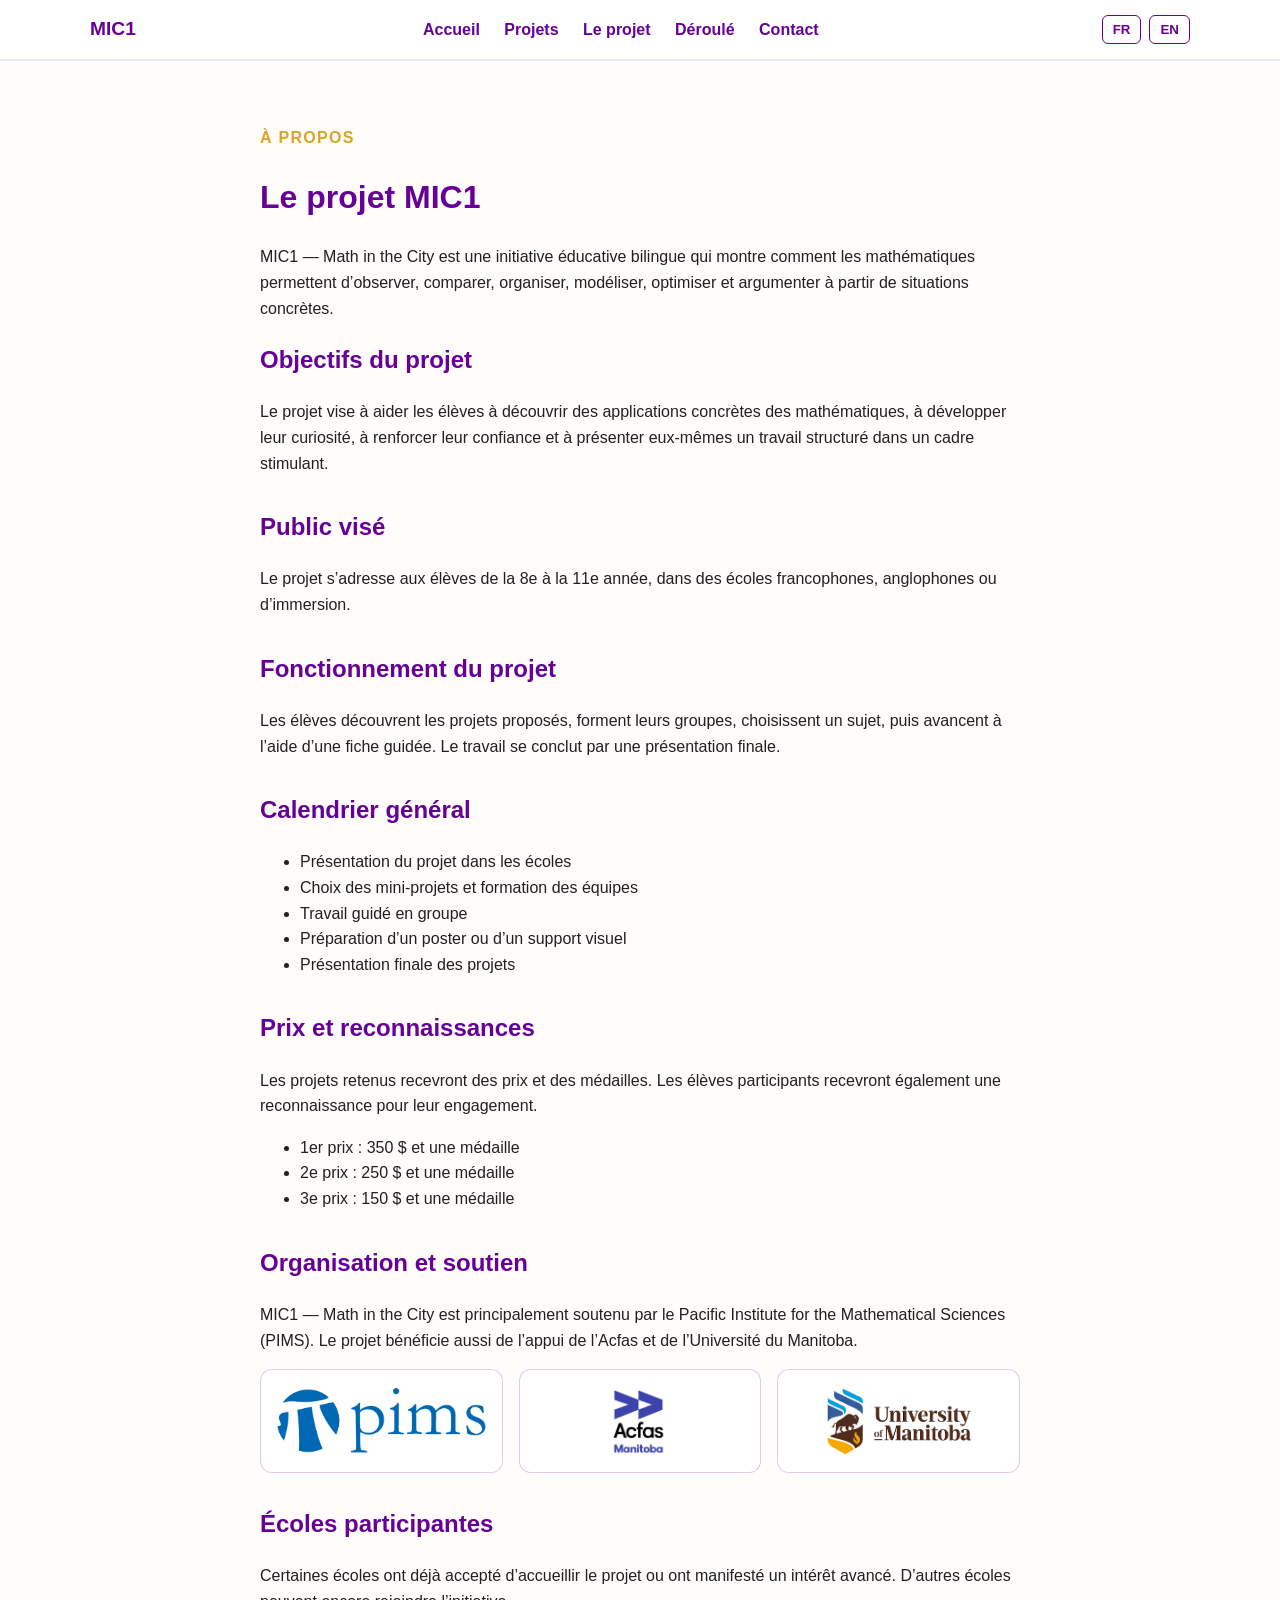
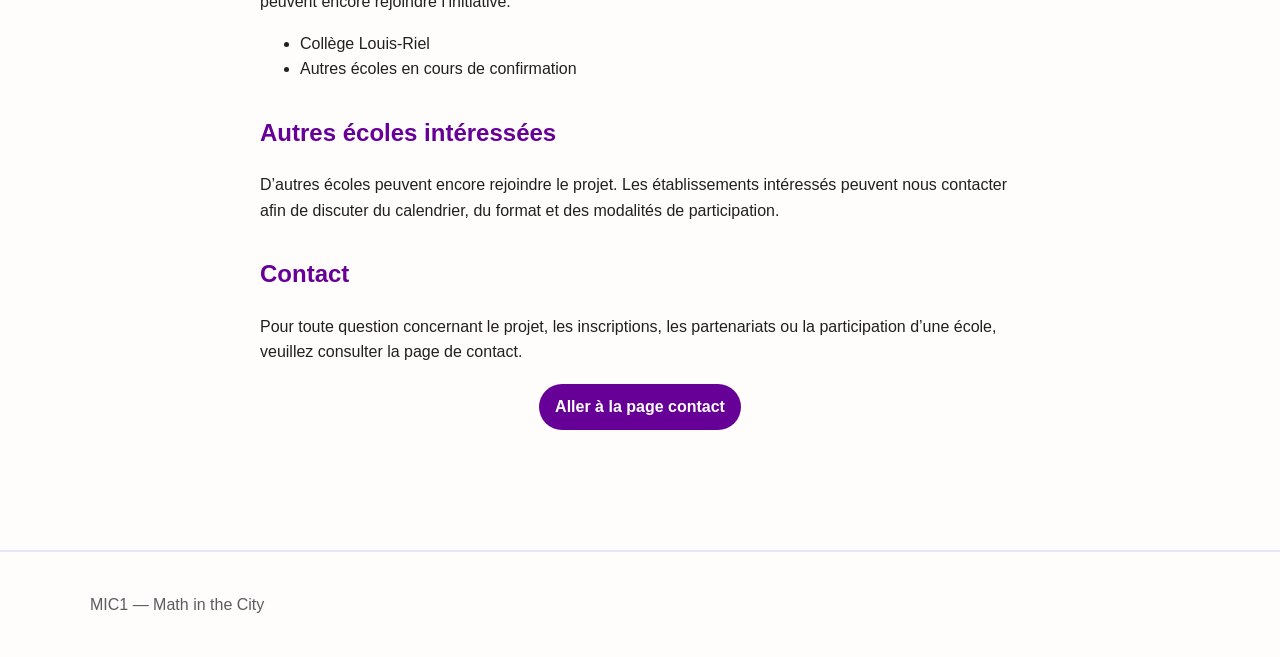
==== commit 031af9ee: "Update about.html" ====
--- a/about.html
+++ b/about.html
@@ -25,9 +25,14 @@
            data-fr="Le projet"
            data-en="About">Le projet</a>
 
+        <a href="programme.html"
+            data-fr="Déroulé"
+            data-en="Schedule">Déroulé</a>
+
         <a href="contact.html"
            data-fr="Contact"
            data-en="Contact">Contact</a>
+        
       </nav>
 
       <div class="lang-switch">
--- a/styles.css
+++ b/styles.css
@@ -263,3 +263,62 @@
 .contact-card a:hover {
   text-decoration: underline;
 }
+
+.timeline-section {
+  padding: 48px 0;
+  border-radius: 16px;
+}
+
+.timeline {
+  margin-top: 24px;
+  border-left: 4px solid var(--violet);
+  padding-left: 22px;
+}
+
+.timeline-item {
+  position: relative;
+  background: white;
+  border: 1px solid rgba(102, 0, 150, 0.15);
+  border-radius: 12px;
+  padding: 18px 20px;
+  margin-bottom: 18px;
+  box-shadow: 0 8px 20px rgba(0, 0, 0, 0.035);
+}
+
+.timeline-item::before {
+  content: "";
+  position: absolute;
+  left: -33px;
+  top: 24px;
+  width: 16px;
+  height: 16px;
+  background: var(--gold);
+  border: 3px solid white;
+  border-radius: 50%;
+  box-shadow: 0 0 0 2px var(--violet);
+}
+
+.timeline-date {
+  display: inline-block;
+  background: var(--lavender);
+  color: var(--violet);
+  font-weight: 700;
+  padding: 4px 10px;
+  border-radius: 999px;
+  margin-bottom: 8px;
+}
+
+.note {
+  font-weight: 700;
+  color: var(--violet);
+}
+
+@media (max-width: 760px) {
+  .timeline {
+    padding-left: 18px;
+  }
+
+  .timeline-item::before {
+    left: -29px;
+  }
+}
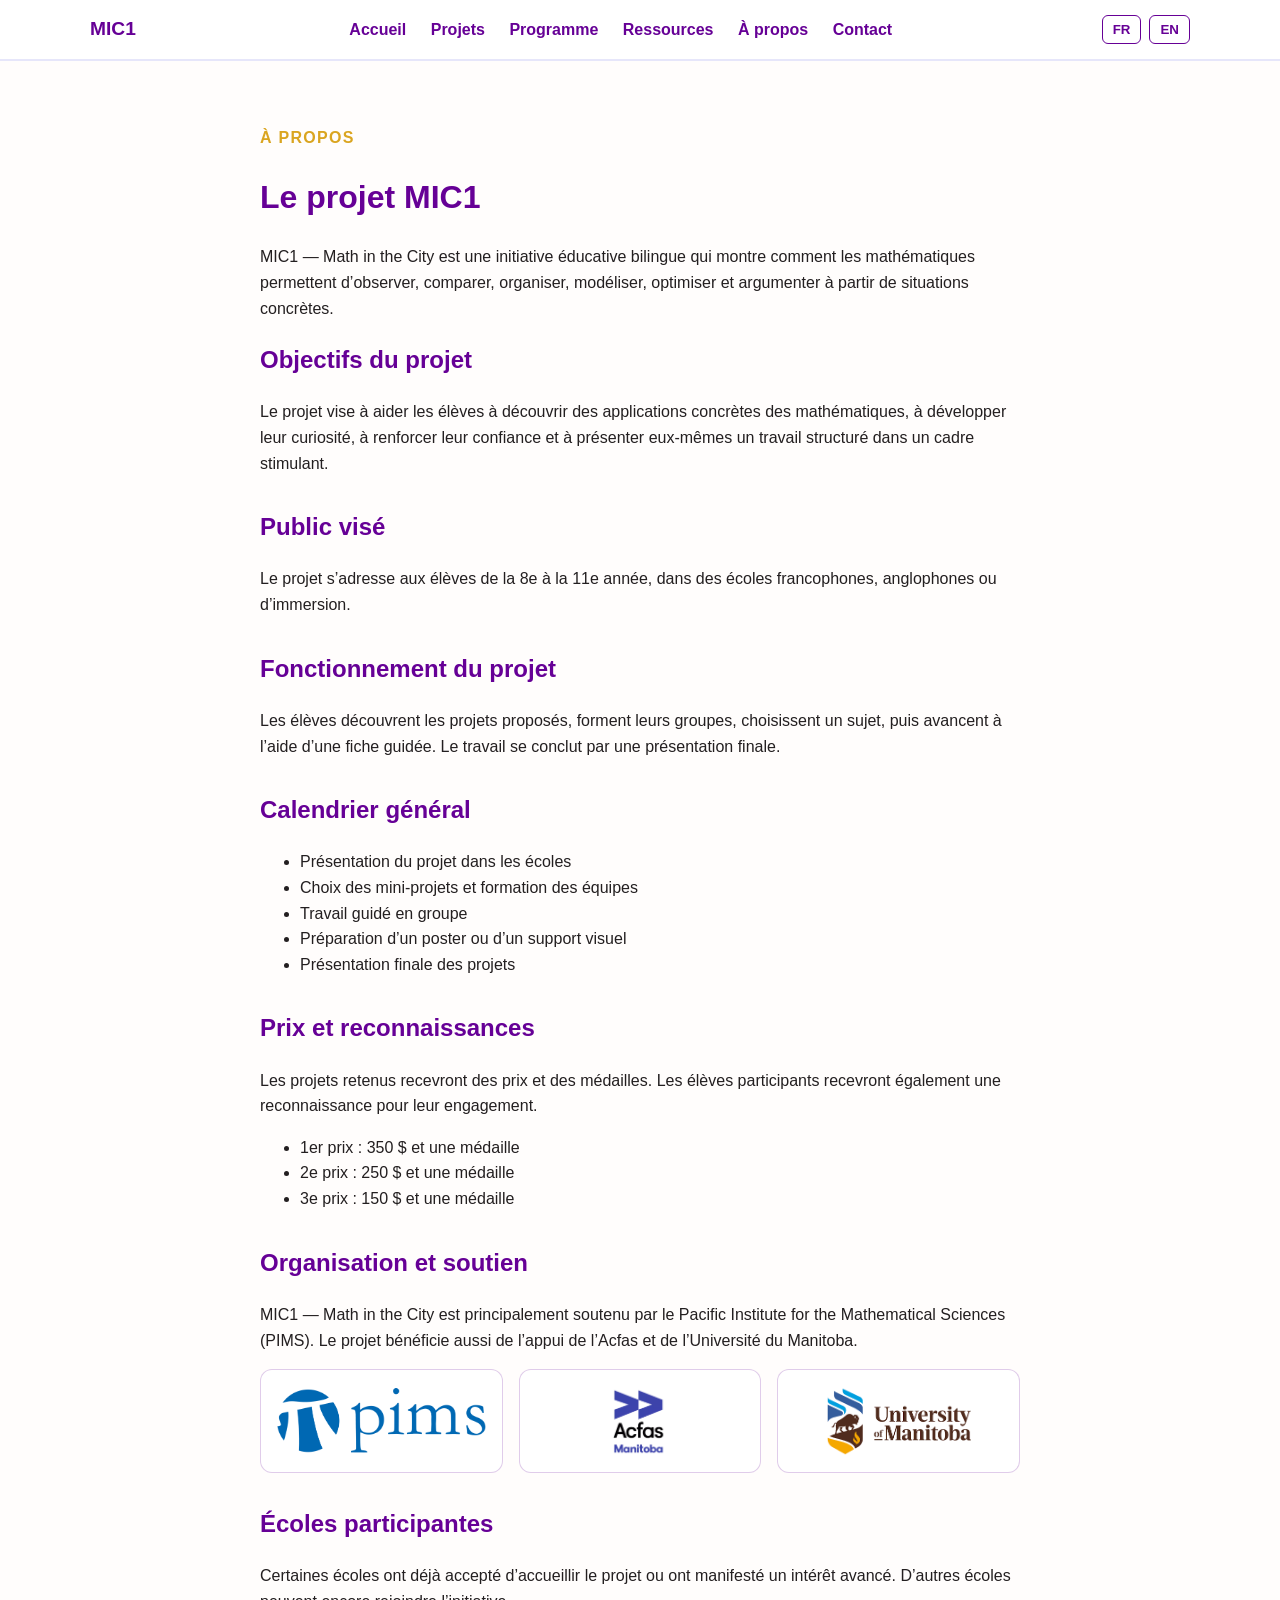
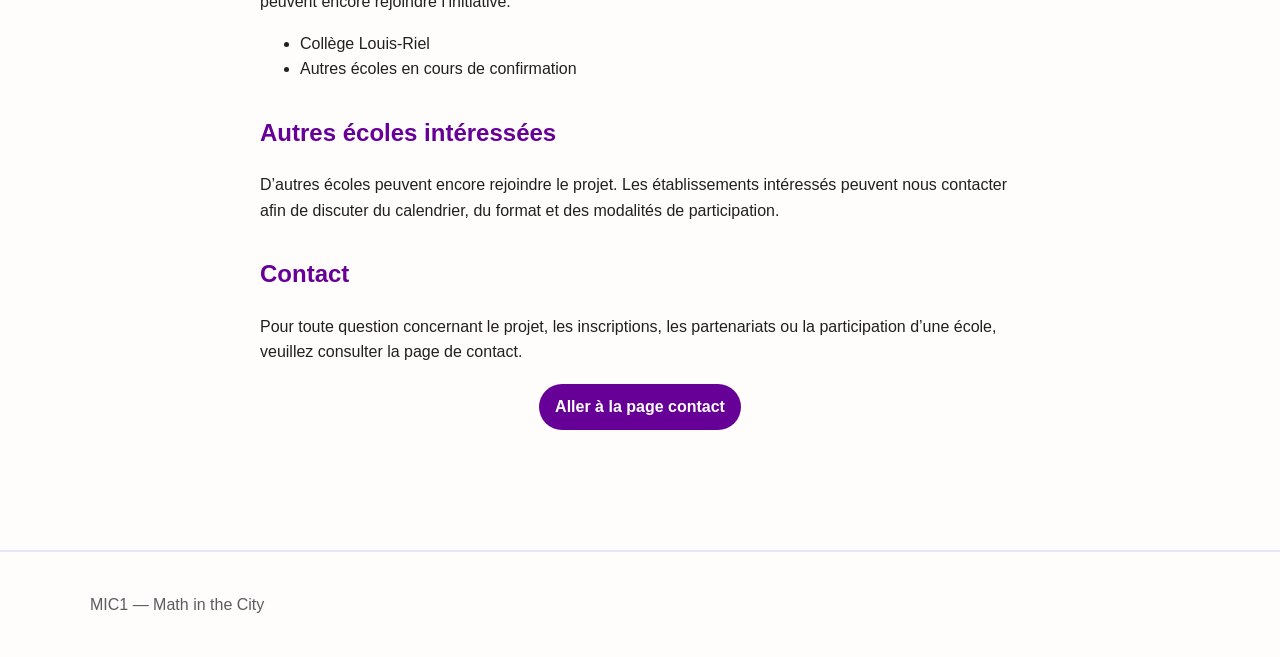
==== commit bbbbd1d5: "Update about.html" ====
--- a/about.html
+++ b/about.html
@@ -12,28 +12,14 @@
     <div class="container nav">
       <div class="brand">MIC1</div>
 
-      <nav>
-        <a href="index.html"
-           data-fr="Accueil"
-           data-en="Home">Accueil</a>
-
-        <a href="projects.html"
-           data-fr="Projets"
-           data-en="Projects">Projets</a>
-
-        <a href="about.html"
-           data-fr="Le projet"
-           data-en="About">Le projet</a>
-
-        <a href="programme.html"
-            data-fr="Déroulé"
-            data-en="Schedule">Déroulé</a>
-
-        <a href="contact.html"
-           data-fr="Contact"
-           data-en="Contact">Contact</a>
-        
-      </nav>
+     <nav>
+  <a href="index.html" data-fr="Accueil" data-en="Home">Accueil</a>
+  <a href="projects.html" data-fr="Projets" data-en="Projects">Projets</a>
+  <a href="programme.html" data-fr="Programme" data-en="Program">Programme</a>
+  <a href="resources.html" data-fr="Ressources" data-en="Resources">Ressources</a>
+  <a href="about.html" data-fr="À propos" data-en="About">À propos</a>
+  <a href="contact.html" data-fr="Contact" data-en="Contact">Contact</a>
+</nav>
 
       <div class="lang-switch">
         <button type="button" data-lang="fr">FR</button>
